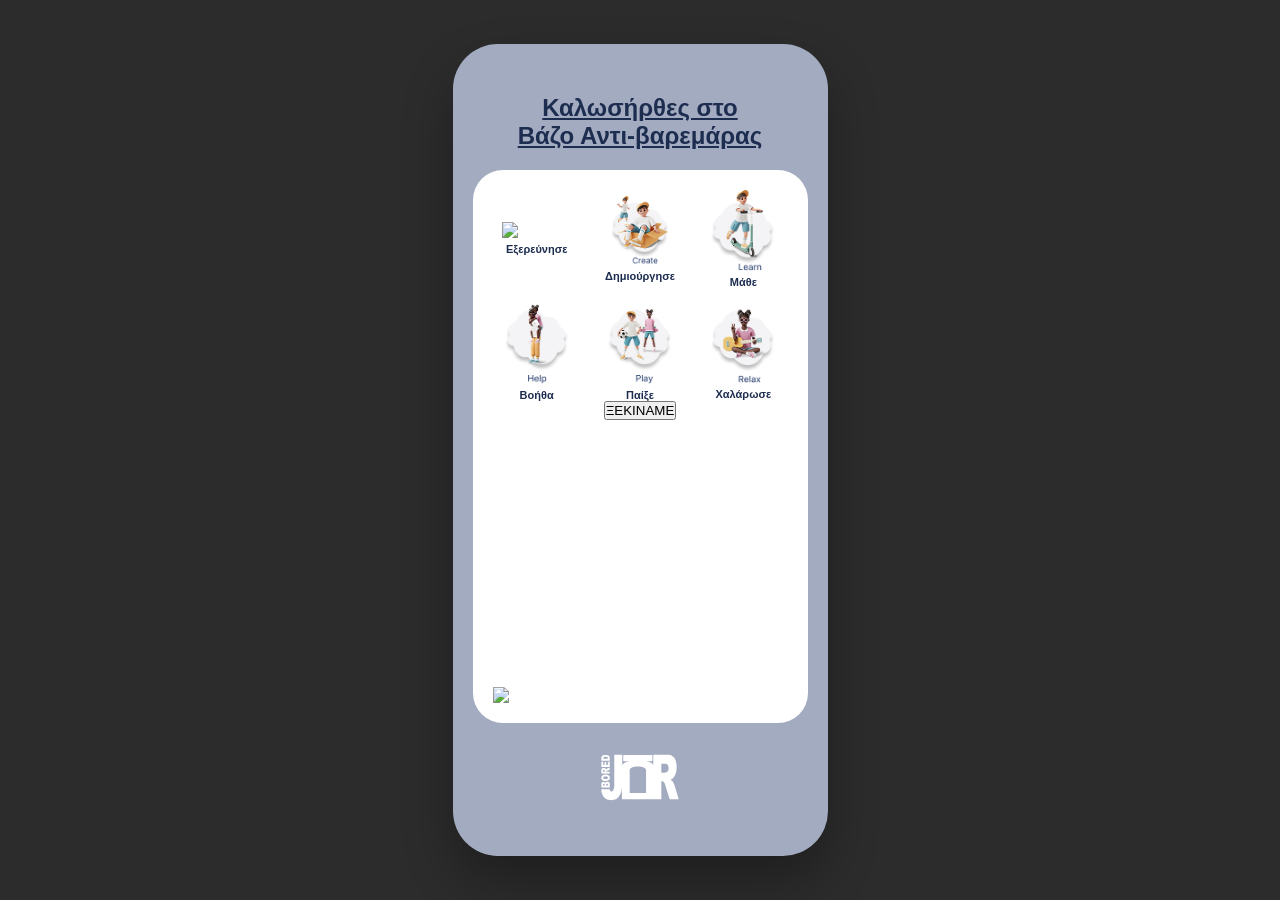
==== index.html @ 7aeac628 "Update index.html" ====
<!DOCTYPE html>
<html lang="el">
<head>
    <meta charset="UTF-8">
    <title>Βάζο Αντι-βαρεμάρας</title>
    <link rel="stylesheet" href="style.css">
</head>
<body>

    <div class="phone-container">
        <header style="text-align: center; margin-top: 30px;">
            <h1 style="color: var(--dark-text); font-size: 24px; text-decoration: underline;">
                Καλωσήρθες στο<br>Βάζο Αντι-βαρεμάρας
            </h1>
        </header>

        <div class="main-card">
            <div class="categories-grid">
                <div class="cat"><img src="assets/images/explore-icon.png"><p>Εξερεύνησε</p></div>
                <div class="cat"><img src="assets/images/create-icon.png"><p>Δημιούργησε</p></div>
                <div class="cat"><img src="assets/images/learn-icon.png"><p>Μάθε</p></div>
                <div class="cat"><img src="assets/images/help-icon.png"><p>Βοήθα</p></div>
                <div class="cat"><img src="assets/images/play-icon.png"><p>Παίξε</p></div>
                <div class="cat"><img src="assets/images/relax-icon.png"><p>Χαλάρωσε</p></div>
            </div>

            <button class="start-btn">ΞΕΚΙΝΑΜΕ</button>

            <div style="margin-top: auto; width: 100%;">
                <img src="assets/images/main_characters.png" style="width: 100%; display: block;">
            </div>
        </div>

        <footer style="text-align: center; padding: 15px;">
            <img src="assets/images/logo-bored-jar.svg" style="width: 80px;" alt="Bored Jar Logo">
        </footer>
    </div>

</body>
</html>
---- style.css ----
:root {
    --bg-main: #A3ABC0;
    --white-card: #FFFFFF;
    --dark-text: #1D2D50;
    --brand-primary: #FEDB7F;
    --brand-orange: #FF941A;
}

* {
    box-sizing: border-box;
    margin: 0;
    padding: 0;
}

body {
    background-color: #2c2c2c;
    display: flex;
    justify-content: center;
    align-items: center;
    min-height: 100vh;
    font-family: 'Segoe UI', Tahoma, Geneva, Verdana, sans-serif;
}

.phone-container {
    background-color: var(--bg-main);
    width: 375px;
    height: 812px;
    border-radius: 45px;
    position: relative;
    display: flex;
    flex-direction: column;
    padding: 20px;
    box-shadow: 0 25px 50px rgba(0,0,0,0.3);
    overflow: hidden;
}

/* Η λευκή κάρτα */
.main-card {
    background: var(--white-card);
    border-radius: 30px;
    margin-top: 20px;
    flex-grow: 1;
    padding: 20px;
    display: flex;
    flex-direction: column;
    align-items: center;
}

/* Το πλέγμα (Grid) για τα 6 εικονίδια */
.categories-grid {
    display: grid;
    grid-template-columns: repeat(3, 1fr);
    gap: 15px;
    width: 100%;
}

/* ΕΥΘΥΓΡΑΜΜΙΣΗ ΚΕΙΜΕΝΩΝ */
.cat {
    display: flex;
    flex-direction: column; /* Εικόνα πάνω, κείμενο κάτω */
    align-items: center;    /* Κεντράρισμα στον οριζόντιο άξονα */
    justify-content: center;
    text-align: center;
}

.cat img {
    width: 70px; 
    height: auto;
    margin-bottom: 5px;
    transition: transform 0.2s; 
}

.cat p {
    font-size: 11px;
    color: var(--dark-text);
    font-weight: 700;
    margin: 0;
    width: 100%;  
}

/* --- ΕΦΕ HOVER --- */
.cat:hover img {
    transform: scale(1.15); /* Μεγαλώνει λίγο όταν το ακουμπάς */
}

.cat:active img {
    transform: scale(0.95); /* Μικραίνει λίγο όταν το πατάς (click effect) */
}
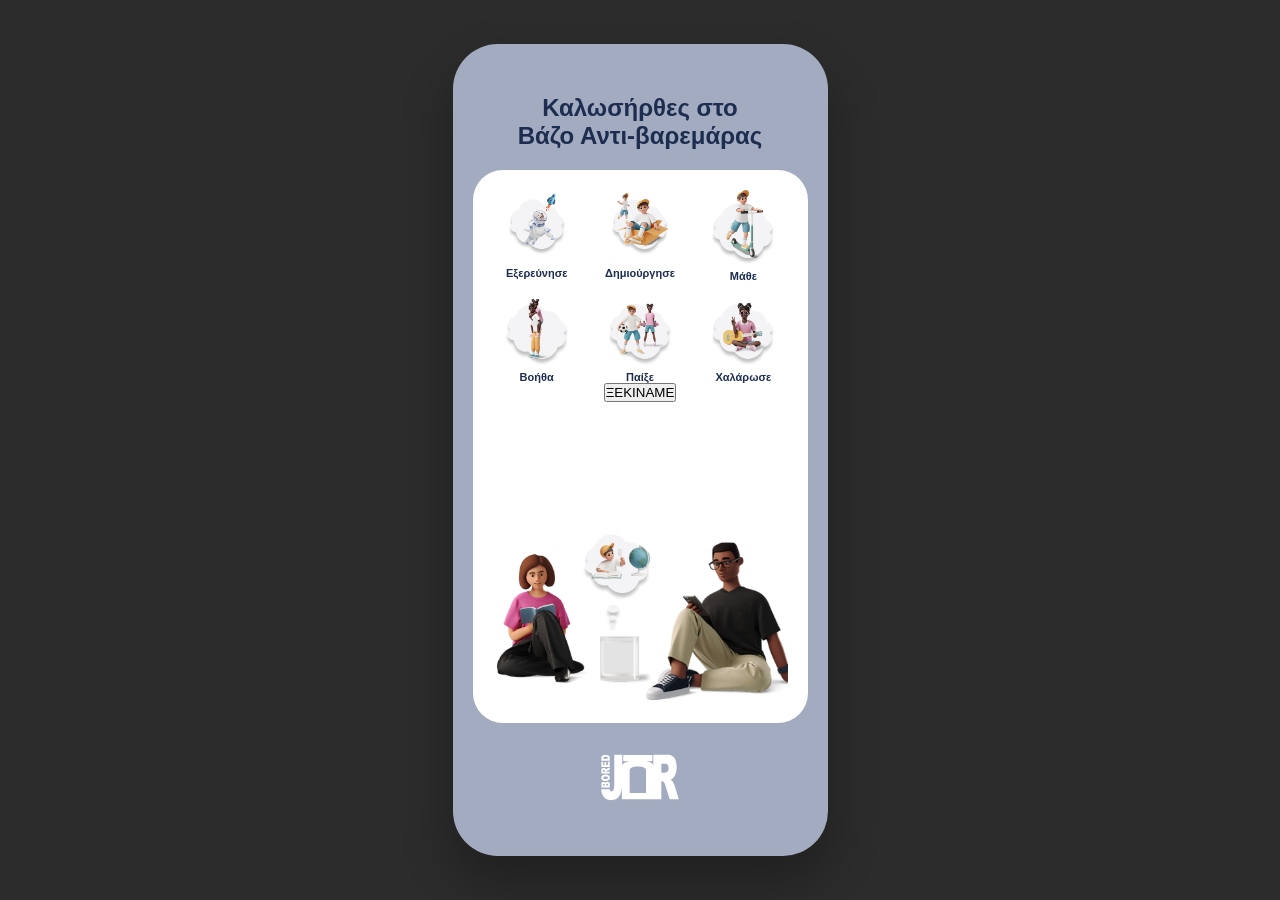
==== commit 1c37c25b: "Update index.html" ====
--- a/index.html
+++ b/index.html
@@ -9,7 +9,7 @@
 
     <div class="phone-container">
         <header style="text-align: center; margin-top: 30px;">
-            <h1 style="color: var(--dark-text); font-size: 24px; text-decoration: underline;">
+            <h1 style="color: var(--dark-text); font-size: 24px;">
                 Καλωσήρθες στο<br>Βάζο Αντι-βαρεμάρας
             </h1>
         </header>
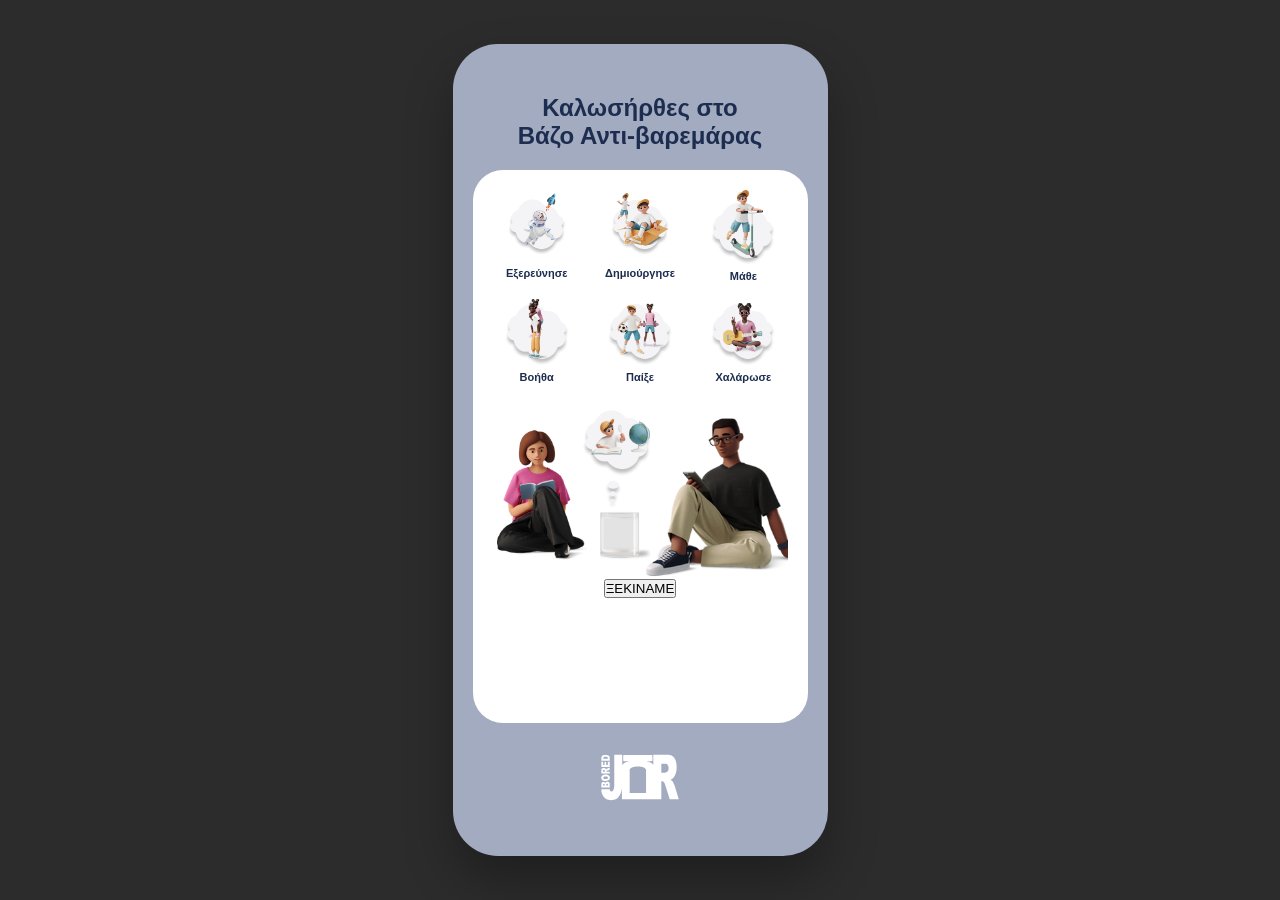
==== commit 76f1803a: "Update index.html" ====
--- a/index.html
+++ b/index.html
@@ -24,11 +24,11 @@
                 <div class="cat"><img src="assets/images/relax-icon.png"><p>Χαλάρωσε</p></div>
             </div>
 
-            <button class="start-btn">ΞΕΚΙΝΑΜΕ</button>
-
-            <div style="margin-top: auto; width: 100%;">
+            <div style="margin-top: 20px; width: 100%;">
                 <img src="assets/images/main_characters.png" style="width: 100%; display: block;">
             </div>
+
+            <button class="start-btn">ΞΕΚΙΝΑΜΕ</button>
         </div>
 
         <footer style="text-align: center; padding: 15px;">
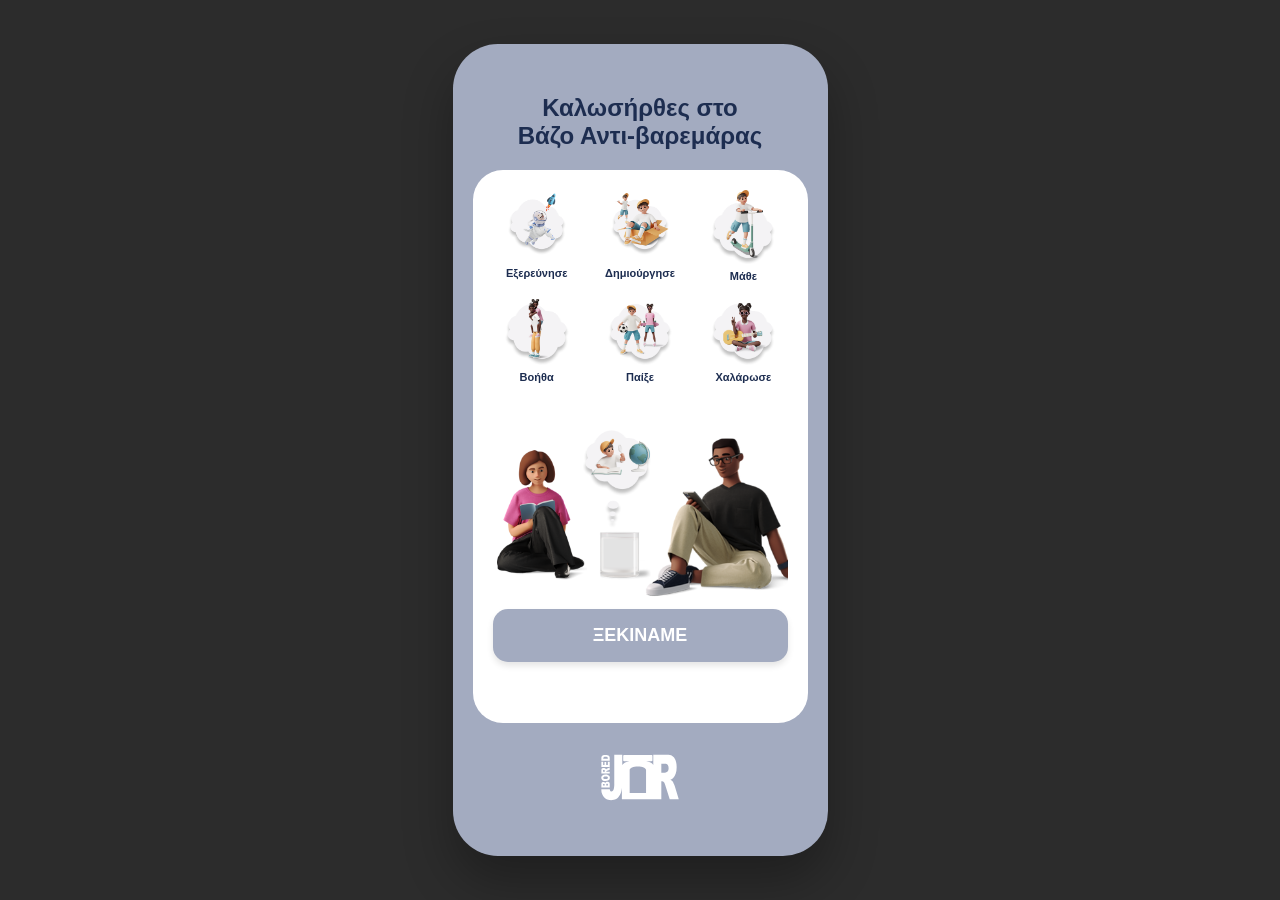
==== commit 7cd5724d: "Update index.html" ====
--- a/index.html
+++ b/index.html
@@ -28,7 +28,7 @@
                 <img src="assets/images/main_characters.png" style="width: 100%; display: block;">
             </div>
 
-            <button class="start-btn">ΞΕΚΙΝΑΜΕ</button>
+            <button class="start-btn" onclick="window.location.href='add-idea.html'">ΞΕΚΙΝΑΜΕ</button>
         </div>
 
         <footer style="text-align: center; padding: 15px;">
--- a/style.css
+++ b/style.css
@@ -1,10 +1,10 @@
-
 :root {
     --bg-main: #A3ABC0;
     --white-card: #FFFFFF;
     --dark-text: #1D2D50;
     --brand-primary: #FEDB7F;
     --brand-orange: #FF941A;
+    --btn-gray: #A3ABC0; /* Το χρώμα από το Figma σου */
 }
 
 * {
@@ -35,7 +35,6 @@
     overflow: hidden;
 }
 
-/* Η λευκή κάρτα */
 .main-card {
     background: var(--white-card);
     border-radius: 30px;
@@ -47,19 +46,19 @@
     align-items: center;
 }
 
-/* Το πλέγμα (Grid) για τα 6 εικονίδια */
 .categories-grid {
     display: grid;
     grid-template-columns: repeat(3, 1fr);
     gap: 15px;
     width: 100%;
+    margin-bottom: 20px;
 }
 
 /* ΕΥΘΥΓΡΑΜΜΙΣΗ ΚΕΙΜΕΝΩΝ */
 .cat {
     display: flex;
-    flex-direction: column; /* Εικόνα πάνω, κείμενο κάτω */
-    align-items: center;    /* Κεντράρισμα στον οριζόντιο άξονα */
+    flex-direction: column; 
+    align-items: center;    
     justify-content: center;
     text-align: center;
 }
@@ -81,9 +80,34 @@
 
 /* --- ΕΦΕ HOVER --- */
 .cat:hover img {
-    transform: scale(1.15); /* Μεγαλώνει λίγο όταν το ακουμπάς */
+    transform: scale(1.15);
 }
 
 .cat:active img {
-    transform: scale(0.95); /* Μικραίνει λίγο όταν το πατάς (click effect) */
+    transform: scale(0.95);
 }
+
+/* --- ΤΟ ΚΟΥΜΠΙ ΞΕΚΙΝΑΜΕ --- */
+.start-btn {
+    background-color: var(--btn-gray);
+    color: #FFFFFF;           /* Λευκό κείμενο */
+    border: none;
+    width: 100%;              /* Πιάνει όλο το πλάτος */
+    padding: 16px;            /* Ύψος κουμπιού */
+    font-size: 18px;
+    font-weight: 600;
+    border-radius: 15px;      /* Στρογγυλεμένες γωνίες όπως το Sign Up */
+    cursor: pointer;
+    margin-top: 10px;         /* Απόσταση από την από πάνω εικόνα */
+    transition: background-color 0.3s, transform 0.2s;
+    box-shadow: 0 4px 6px rgba(0,0,0,0.1);
+}
+
+.start-btn:hover {
+    background-color: #8E97AD; /* Λίγο πιο σκούρο στο hover */
+    transform: translateY(-2px);
+}
+
+.start-btn:active {
+    transform: translateY(0);
+}
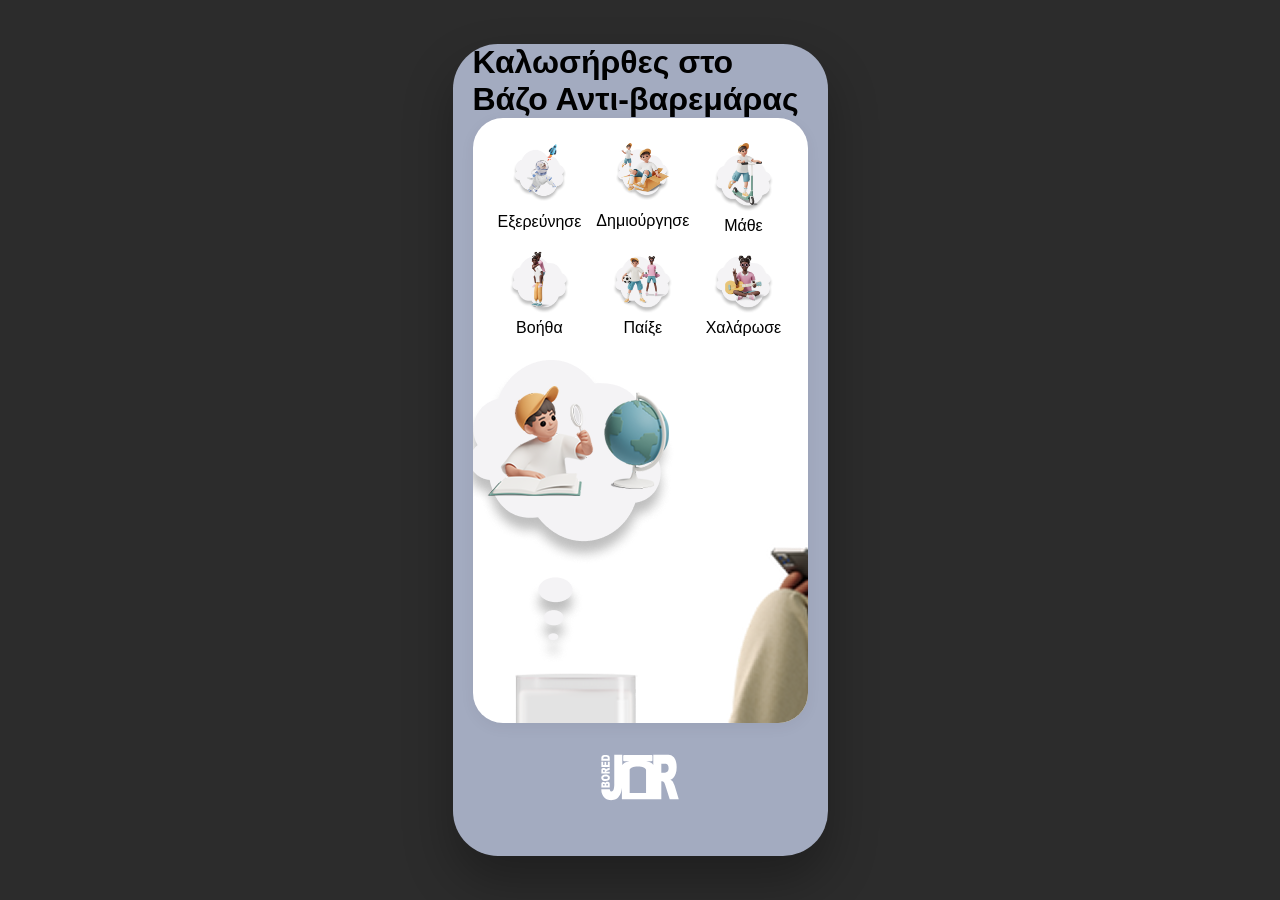
==== commit f5914782: "Update index.html" ====
--- a/index.html
+++ b/index.html
@@ -8,13 +8,13 @@
 <body>
 
     <div class="phone-container">
-        <header style="text-align: center; margin-top: 30px;">
-            <h1 style="color: var(--dark-text); font-size: 24px;">
+        <header class="app-header-main">
+            <h1 class="main-title">
                 Καλωσήρθες στο<br>Βάζο Αντι-βαρεμάρας
             </h1>
         </header>
 
-        <div class="main-card">
+        <div class="main-card index-card">
             <div class="categories-grid">
                 <div class="cat"><img src="assets/images/explore-icon.png"><p>Εξερεύνησε</p></div>
                 <div class="cat"><img src="assets/images/create-icon.png"><p>Δημιούργησε</p></div>
@@ -24,15 +24,15 @@
                 <div class="cat"><img src="assets/images/relax-icon.png"><p>Χαλάρωσε</p></div>
             </div>
 
-            <div style="margin-top: 20px; width: 100%;">
-                <img src="assets/images/main_characters.png" style="width: 100%; display: block;">
+            <div class="hero-image-container">
+                <img src="assets/images/main_characters.png" class="hero-img">
             </div>
 
-            <button class="start-btn" onclick="window.location.href='add-idea.html'">ΞΕΚΙΝΑΜΕ</button>
+            <button class="start-btn btn-bottom" onclick="window.location.href='add-idea.html'">ΞΕΚΙΝΑΜΕ</button>
         </div>
 
-        <footer style="text-align: center; padding: 15px;">
-            <img src="assets/images/logo-bored-jar.svg" style="width: 80px;" alt="Bored Jar Logo">
+        <footer class="app-footer">
+            <img src="assets/images/logo-bored-jar.svg" class="footer-logo" alt="Bored Jar Logo">
         </footer>
     </div>
 
--- a/style.css
+++ b/style.css
@@ -1,10 +1,11 @@
+/* --- 1. ΜΕΤΑΒΛΗΤΕΣ ΚΑΙ ΒΑΣΙΚΕΣ ΡΥΘΜΙΣΕΙΣ --- */
 :root {
     --bg-main: #A3ABC0;
     --white-card: #FFFFFF;
     --dark-text: #1D2D50;
-    --brand-primary: #FEDB7F;
     --brand-orange: #FF941A;
-    --btn-gray: #A3ABC0; /* Το χρώμα από το Figma σου */
+    --btn-gray: #A3ABC0;
+    --input-border: #E0E0E0;
 }
 
 * {
@@ -22,6 +23,7 @@
     font-family: 'Segoe UI', Tahoma, Geneva, Verdana, sans-serif;
 }
 
+/* --- 2. ΤΟ ΠΛΑΙΣΙΟ ΤΟΥ ΚΙΝΗΤΟΥ --- */
 .phone-container {
     background-color: var(--bg-main);
     width: 375px;
@@ -30,84 +32,142 @@
     position: relative;
     display: flex;
     flex-direction: column;
-    padding: 20px;
+    padding: 0 20px 20px 20px;
     box-shadow: 0 25px 50px rgba(0,0,0,0.3);
     overflow: hidden;
 }
 
+/* --- 3. ΠΛΟΗΓΗΣΗ --- */
+.top-nav {
+    padding: 30px 10px 10px 10px;
+}
+
+.nav-right {
+    text-align: right; /* Σπρώχνει το κείμενο δεξιά */
+}
+
+.top-nav a {
+    text-decoration: none;
+    color: var(--dark-text);
+    font-weight: bold;
+    font-size: 16px;
+}
+
+/* --- 4. Η ΚΑΡΤΑ --- */
 .main-card {
     background: var(--white-card);
     border-radius: 30px;
-    margin-top: 20px;
-    flex-grow: 1;
-    padding: 20px;
+    flex-grow: 1; /* Γεμίζει το ύψος */
+    padding: 25px;
     display: flex;
     flex-direction: column;
     align-items: center;
+    overflow: hidden;
+    box-shadow: 0 4px 15px rgba(0,0,0,0.05);
+    position: relative;
 }
 
+.card-title {
+    color: var(--dark-text);
+    font-size: 19px;
+    margin-bottom: 8px;
+    text-transform: uppercase;
+    text-align: center;
+}
+
+.card-subtitle {
+    color: #666;
+    font-size: 13px;
+    margin-bottom: 20px;
+    text-align: center;
+}
+
+/* --- 5. ΦΟΡΜΕΣ ΚΑΙ ΚΟΥΜΠΙΑ --- */
+.custom-input {
+    width: 100%;
+    padding: 14px;
+    border: 2px solid var(--input-border);
+    border-radius: 12px;
+    margin-bottom: 15px;
+    font-size: 16px;
+    outline: none;
+}
+
+.start-btn {
+    background-color: var(--btn-gray);
+    color: #FFFFFF;
+    border: none;
+    width: 100%;
+    padding: 16px;
+    font-size: 17px;
+    font-weight: 600;
+    border-radius: 14px;
+    cursor: pointer;
+    transition: all 0.3s;
+    box-shadow: 0 4px 6px rgba(0,0,0,0.1);
+}
+
+.btn-orange {
+    background-color: var(--brand-orange) !important;
+    margin-top: 12px;
+}
+
+/* --- 6. Ο ΧΑΡΑΚΤΗΡΑΣ (ΠΕΡΙΟΡΙΣΜΟΣ ΕΝΤΟΣ ΚΑΡΤΑΣ) --- */
+.bottom-char-img {
+    max-width: 50%; /* Μίκρυνε για να μείνει εντός πλαισίου */
+    max-height: 120px;
+    width: auto;
+    margin: auto auto 0 auto; /* Κάθεται στη βάση της κάρτας */
+    display: block;
+    object-fit: contain;
+}
+
+/* --- 7. FOOTER --- */
+.app-footer {
+    text-align: center;
+    padding: 15px;
+}
+
+.footer-logo {
+    width: 80px;
+}
+
+/* --- 8. GRID & ΛΙΣΤΕΣ (ΓΙΑ ΑΛΛΕΣ ΟΘΟΝΕΣ) --- */
 .categories-grid {
     display: grid;
     grid-template-columns: repeat(3, 1fr);
     gap: 15px;
     width: 100%;
-    margin-bottom: 20px;
 }
 
-/* ΕΥΘΥΓΡΑΜΜΙΣΗ ΚΕΙΜΕΝΩΝ */
 .cat {
     display: flex;
     flex-direction: column; 
     align-items: center;    
-    justify-content: center;
     text-align: center;
 }
 
-.cat img {
-    width: 70px; 
-    height: auto;
-    margin-bottom: 5px;
-    transition: transform 0.2s; 
+.cat img { width: 65px; height: auto; margin-bottom: 5px; }
+
+.idea-list-container {
+    width: 100%;
+    flex-grow: 1;
+    overflow-y: auto;
 }
 
-.cat p {
-    font-size: 11px;
-    color: var(--dark-text);
-    font-weight: 700;
-    margin: 0;
-    width: 100%;  
+.idea-item {
+    display: flex;
+    align-items: center;
+    background: #f4f5f7;
+    margin-bottom: 8px;
+    padding: 10px;
+    border-radius: 10px;
 }
 
-/* --- ΕΦΕ HOVER --- */
-.cat:hover img {
-    transform: scale(1.15);
+/* --- 9. ANIMATIONS --- */
+@keyframes shake {
+    0% { transform: translate(1px, 1px) rotate(0deg); }
+    50% { transform: translate(-2px, -1px) rotate(-1deg); }
+    100% { transform: translate(0px, 0px) rotate(0deg); }
 }
-
-.cat:active img {
-    transform: scale(0.95);
-}
-
-/* --- ΤΟ ΚΟΥΜΠΙ ΞΕΚΙΝΑΜΕ --- */
-.start-btn {
-    background-color: var(--btn-gray);
-    color: #FFFFFF;           /* Λευκό κείμενο */
-    border: none;
-    width: 100%;              /* Πιάνει όλο το πλάτος */
-    padding: 16px;            /* Ύψος κουμπιού */
-    font-size: 18px;
-    font-weight: 600;
-    border-radius: 15px;      /* Στρογγυλεμένες γωνίες όπως το Sign Up */
-    cursor: pointer;
-    margin-top: 10px;         /* Απόσταση από την από πάνω εικόνα */
-    transition: background-color 0.3s, transform 0.2s;
-    box-shadow: 0 4px 6px rgba(0,0,0,0.1);
-}
-
-.start-btn:hover {
-    background-color: #8E97AD; /* Λίγο πιο σκούρο στο hover */
-    transform: translateY(-2px);
-}
-
-.start-btn:active {
-    transform: translateY(0);
-}
+.shaking { animation: shake 0.5s infinite; }
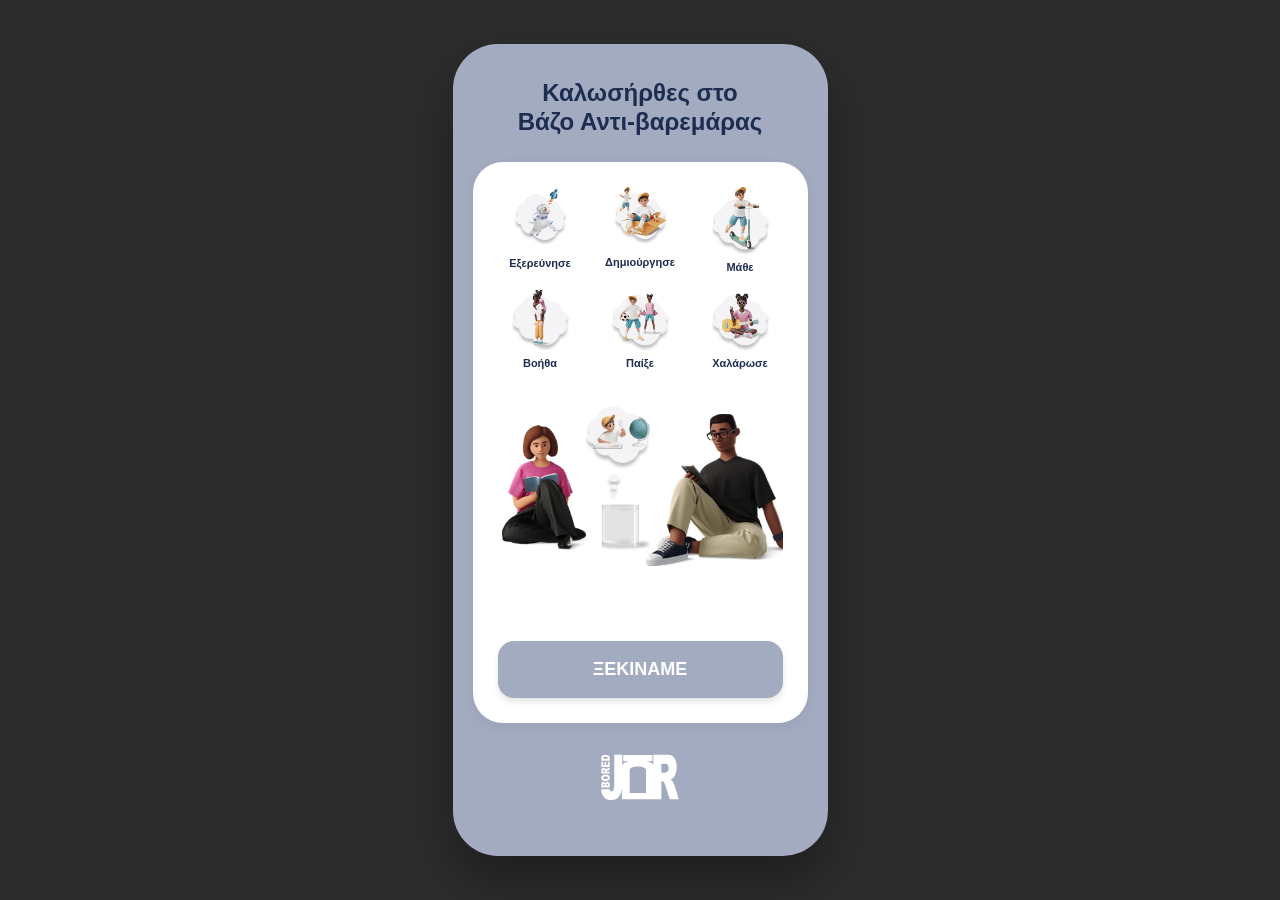
==== commit ac36b921: "Update index.html" ====
--- a/index.html
+++ b/index.html
@@ -8,13 +8,13 @@
 <body>
 
     <div class="phone-container">
-        <header class="app-header-main">
-            <h1 class="main-title">
+        <header class="app-header-main" style="text-align: center; margin-top: 35px; margin-bottom: 25px;">
+            <h1 class="main-title" style="color: var(--dark-text); font-size: 24px; line-height: 1.2;">
                 Καλωσήρθες στο<br>Βάζο Αντι-βαρεμάρας
             </h1>
         </header>
 
-        <div class="main-card index-card">
+        <div class="main-card index-card" style="display: flex; flex-direction: column; flex-grow: 1;">
             <div class="categories-grid">
                 <div class="cat"><img src="assets/images/explore-icon.png"><p>Εξερεύνησε</p></div>
                 <div class="cat"><img src="assets/images/create-icon.png"><p>Δημιούργησε</p></div>
@@ -24,8 +24,8 @@
                 <div class="cat"><img src="assets/images/relax-icon.png"><p>Χαλάρωσε</p></div>
             </div>
 
-            <div class="hero-image-container">
-                <img src="assets/images/main_characters.png" class="hero-img">
+            <div class="hero-image-container" style="width: 100%; margin-top: 10px;">
+                <img src="assets/images/main_characters.png" class="hero-img" style="width: 100%; display: block;">
             </div>
 
             <button class="start-btn btn-bottom" onclick="window.location.href='add-idea.html'">ΞΕΚΙΝΑΜΕ</button>
--- a/style.css
+++ b/style.css
@@ -37,13 +37,25 @@
     overflow: hidden;
 }
 
-/* --- 3. ΠΛΟΗΓΗΣΗ --- */
+/* --- 3. ΠΛΟΗΓΗΣΗ & HEADER --- */
+.app-header-main {
+    text-align: center;
+    margin-top: 35px;
+    margin-bottom: 10px;
+}
+
+.main-title {
+    color: var(--dark-text);
+    font-size: 24px;
+    line-height: 1.2;
+}
+
 .top-nav {
     padding: 30px 10px 10px 10px;
 }
 
 .nav-right {
-    text-align: right; /* Σπρώχνει το κείμενο δεξιά */
+    text-align: right;
 }
 
 .top-nav a {
@@ -57,7 +69,7 @@
 .main-card {
     background: var(--white-card);
     border-radius: 30px;
-    flex-grow: 1; /* Γεμίζει το ύψος */
+    flex-grow: 1;
     padding: 25px;
     display: flex;
     flex-direction: column;
@@ -67,6 +79,62 @@
     position: relative;
 }
 
+/* --- 5. ΚΟΥΜΠΙΑ --- */
+.start-btn {
+    background-color: var(--btn-gray);
+    color: #FFFFFF;
+    border: none;
+    width: 100%;
+    padding: 18px;
+    font-size: 18px;
+    font-weight: 800;
+    border-radius: 16px;
+    cursor: pointer;
+    transition: all 0.3s;
+    box-shadow: 0 4px 6px rgba(0,0,0,0.1);
+    text-transform: uppercase;
+}
+
+/* Διόρθωση: Σπρώχνει το κουμπί στο κάτω μέρος της κάρτας */
+.btn-bottom {
+    margin-top: auto; 
+}
+
+.btn-orange {
+    background-color: var(--brand-orange) !important;
+    margin-top: 12px;
+}
+
+/* --- 6. INDEX ΣΤΟΙΧΕΙΑ --- */
+.categories-grid {
+    display: grid;
+    grid-template-columns: repeat(3, 1fr);
+    gap: 15px;
+    width: 100%;
+    margin-bottom: 20px;
+}
+
+.cat {
+    display: flex;
+    flex-direction: column; 
+    align-items: center;    
+    text-align: center;
+}
+
+.cat img { width: 65px; height: auto; margin-bottom: 5px; }
+.cat p { font-size: 11px; color: var(--dark-text); font-weight: 700; }
+
+.hero-image-container {
+    width: 100%;
+    margin-top: 10px;
+}
+
+.hero-img {
+    width: 100%;
+    display: block;
+}
+
+/* --- 7. ADD IDEA ΣΤΟΙΧΕΙΑ --- */
 .card-title {
     color: var(--dark-text);
     font-size: 19px;
@@ -75,14 +143,6 @@
     text-align: center;
 }
 
-.card-subtitle {
-    color: #666;
-    font-size: 13px;
-    margin-bottom: 20px;
-    text-align: center;
-}
-
-/* --- 5. ΦΟΡΜΕΣ ΚΑΙ ΚΟΥΜΠΙΑ --- */
 .custom-input {
     width: 100%;
     padding: 14px;
@@ -93,36 +153,16 @@
     outline: none;
 }
 
-.start-btn {
-    background-color: var(--btn-gray);
-    color: #FFFFFF;
-    border: none;
-    width: 100%;
-    padding: 16px;
-    font-size: 17px;
-    font-weight: 600;
-    border-radius: 14px;
-    cursor: pointer;
-    transition: all 0.3s;
-    box-shadow: 0 4px 6px rgba(0,0,0,0.1);
-}
-
-.btn-orange {
-    background-color: var(--brand-orange) !important;
-    margin-top: 12px;
-}
-
-/* --- 6. Ο ΧΑΡΑΚΤΗΡΑΣ (ΠΕΡΙΟΡΙΣΜΟΣ ΕΝΤΟΣ ΚΑΡΤΑΣ) --- */
 .bottom-char-img {
-    max-width: 50%; /* Μίκρυνε για να μείνει εντός πλαισίου */
+    max-width: 50%;
     max-height: 120px;
     width: auto;
-    margin: auto auto 0 auto; /* Κάθεται στη βάση της κάρτας */
+    margin: 20px auto 0 auto;
     display: block;
     object-fit: contain;
 }
 
-/* --- 7. FOOTER --- */
+/* --- 8. FOOTER --- */
 .app-footer {
     text-align: center;
     padding: 15px;
@@ -132,38 +172,6 @@
     width: 80px;
 }
 
-/* --- 8. GRID & ΛΙΣΤΕΣ (ΓΙΑ ΑΛΛΕΣ ΟΘΟΝΕΣ) --- */
-.categories-grid {
-    display: grid;
-    grid-template-columns: repeat(3, 1fr);
-    gap: 15px;
-    width: 100%;
-}
-
-.cat {
-    display: flex;
-    flex-direction: column; 
-    align-items: center;    
-    text-align: center;
-}
-
-.cat img { width: 65px; height: auto; margin-bottom: 5px; }
-
-.idea-list-container {
-    width: 100%;
-    flex-grow: 1;
-    overflow-y: auto;
-}
-
-.idea-item {
-    display: flex;
-    align-items: center;
-    background: #f4f5f7;
-    margin-bottom: 8px;
-    padding: 10px;
-    border-radius: 10px;
-}
-
 /* --- 9. ANIMATIONS --- */
 @keyframes shake {
     0% { transform: translate(1px, 1px) rotate(0deg); }
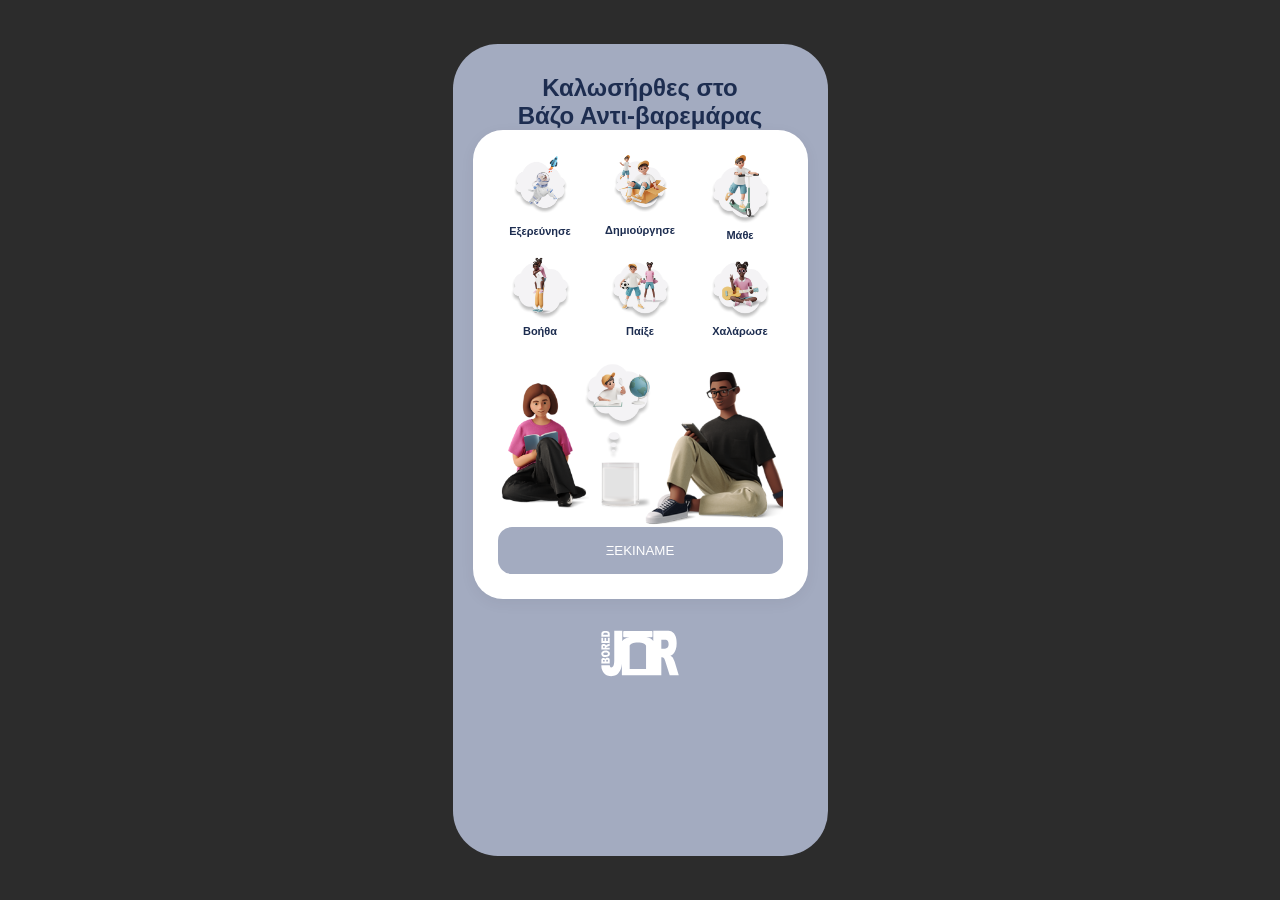
==== commit 6ed7bd5f: "Update index.html" ====
--- a/index.html
+++ b/index.html
@@ -8,13 +8,13 @@
 <body>
 
     <div class="phone-container">
-        <header class="app-header-main" style="text-align: center; margin-top: 35px; margin-bottom: 25px;">
-            <h1 class="main-title" style="color: var(--dark-text); font-size: 24px; line-height: 1.2;">
+        <header style="text-align: center; margin-top: 30px;">
+            <h1 style="color: var(--dark-text); font-size: 24px;">
                 Καλωσήρθες στο<br>Βάζο Αντι-βαρεμάρας
             </h1>
         </header>
 
-        <div class="main-card index-card" style="display: flex; flex-direction: column; flex-grow: 1;">
+        <div class="main-card">
             <div class="categories-grid">
                 <div class="cat"><img src="assets/images/explore-icon.png"><p>Εξερεύνησε</p></div>
                 <div class="cat"><img src="assets/images/create-icon.png"><p>Δημιούργησε</p></div>
@@ -24,15 +24,15 @@
                 <div class="cat"><img src="assets/images/relax-icon.png"><p>Χαλάρωσε</p></div>
             </div>
 
-            <div class="hero-image-container" style="width: 100%; margin-top: 10px;">
-                <img src="assets/images/main_characters.png" class="hero-img" style="width: 100%; display: block;">
+            <div style="margin-top: 20px; width: 100%;">
+                <img src="assets/images/main_characters.png" style="width: 100%; display: block;">
             </div>
 
-            <button class="start-btn btn-bottom" onclick="window.location.href='add-idea.html'">ΞΕΚΙΝΑΜΕ</button>
+            <button class="start-btn" onclick="window.location.href='add-idea.html'">ΞΕΚΙΝΑΜΕ</button>
         </div>
 
-        <footer class="app-footer">
-            <img src="assets/images/logo-bored-jar.svg" class="footer-logo" alt="Bored Jar Logo">
+        <footer style="text-align: center; padding: 15px;">
+            <img src="assets/images/logo-bored-jar.svg" style="width: 80px;" alt="Bored Jar Logo">
         </footer>
     </div>
 
--- a/style.css
+++ b/style.css
@@ -1,18 +1,14 @@
-/* --- 1. ΜΕΤΑΒΛΗΤΕΣ ΚΑΙ ΒΑΣΙΚΕΣ ΡΥΘΜΙΣΕΙΣ --- */
+/* --- 1. ΓΕΝΙΚΕΣ ΡΥΘΜΙΣΕΙΣ (ΔΕΝ ΑΛΛΑΖΟΥΝ) --- */
 :root {
     --bg-main: #A3ABC0;
     --white-card: #FFFFFF;
     --dark-text: #1D2D50;
     --brand-orange: #FF941A;
     --btn-gray: #A3ABC0;
-    --input-border: #E0E0E0;
+    --jar-green: #28a745;
 }
 
-* {
-    box-sizing: border-box;
-    margin: 0;
-    padding: 0;
-}
+* { box-sizing: border-box; margin: 0; padding: 0; }
 
 body {
     background-color: #2c2c2c;
@@ -23,7 +19,6 @@
     font-family: 'Segoe UI', Tahoma, Geneva, Verdana, sans-serif;
 }
 
-/* --- 2. ΤΟ ΠΛΑΙΣΙΟ ΤΟΥ ΚΙΝΗΤΟΥ --- */
 .phone-container {
     background-color: var(--bg-main);
     width: 375px;
@@ -33,149 +28,138 @@
     display: flex;
     flex-direction: column;
     padding: 0 20px 20px 20px;
-    box-shadow: 0 25px 50px rgba(0,0,0,0.3);
     overflow: hidden;
 }
 
-/* --- 3. ΠΛΟΗΓΗΣΗ & HEADER --- */
-.app-header-main {
-    text-align: center;
-    margin-top: 35px;
-    margin-bottom: 10px;
-}
-
-.main-title {
-    color: var(--dark-text);
-    font-size: 24px;
-    line-height: 1.2;
-}
-
-.top-nav {
-    padding: 30px 10px 10px 10px;
-}
-
-.nav-right {
-    text-align: right;
-}
-
-.top-nav a {
-    text-decoration: none;
-    color: var(--dark-text);
-    font-weight: bold;
-    font-size: 16px;
-}
-
-/* --- 4. Η ΚΑΡΤΑ --- */
+/* --- 2. ΚΟΙΝΑ ΣΤΟΙΧΕΙΑ ΚΑΡΤΑΣ --- */
 .main-card {
     background: var(--white-card);
     border-radius: 30px;
-    flex-grow: 1;
     padding: 25px;
     display: flex;
     flex-direction: column;
-    align-items: center;
-    overflow: hidden;
     box-shadow: 0 4px 15px rgba(0,0,0,0.05);
-    position: relative;
 }
 
-/* --- 5. ΚΟΥΜΠΙΑ --- */
-.start-btn {
-    background-color: var(--btn-gray);
-    color: #FFFFFF;
-    border: none;
-    width: 100%;
-    padding: 18px;
-    font-size: 18px;
-    font-weight: 800;
-    border-radius: 16px;
-    cursor: pointer;
-    transition: all 0.3s;
-    box-shadow: 0 4px 6px rgba(0,0,0,0.1);
-    text-transform: uppercase;
+/* --- 3. ΟΘΟΝΗ 1: ΑΡΧΙΚΗ (INDEX) --- */
+.index-card {
+    flex-grow: 1;
+    align-items: center;
 }
 
-/* Διόρθωση: Σπρώχνει το κουμπί στο κάτω μέρος της κάρτας */
-.btn-bottom {
-    margin-top: auto; 
-}
-
-.btn-orange {
-    background-color: var(--brand-orange) !important;
-    margin-top: 12px;
-}
-
-/* --- 6. INDEX ΣΤΟΙΧΕΙΑ --- */
 .categories-grid {
     display: grid;
     grid-template-columns: repeat(3, 1fr);
     gap: 15px;
     width: 100%;
-    margin-bottom: 20px;
 }
 
 .cat {
     display: flex;
-    flex-direction: column; 
-    align-items: center;    
+    flex-direction: column;
+    align-items: center;
     text-align: center;
 }
 
 .cat img { width: 65px; height: auto; margin-bottom: 5px; }
-.cat p { font-size: 11px; color: var(--dark-text); font-weight: 700; }
 
-.hero-image-container {
-    width: 100%;
-    margin-top: 10px;
+.cat p { 
+    font-size: 11px; 
+    color: var(--dark-text); 
+    font-weight: 800; /* Bold μόνο στις κατηγορίες */
 }
 
-.hero-img {
-    width: 100%;
-    display: block;
+/* --- 4. ΟΘΟΝΗ 2: ADD-IDEA --- */
+.add-idea-card {
+    height: 580px; /* Σταθερό ύψος για να μην ξεχειλώνει */
+    align-items: center;
 }
 
-/* --- 7. ADD IDEA ΣΤΟΙΧΕΙΑ --- */
-.card-title {
-    color: var(--dark-text);
-    font-size: 19px;
-    margin-bottom: 8px;
-    text-transform: uppercase;
-    text-align: center;
-}
-
-.custom-input {
+.char-container {
+    margin-top: auto;
     width: 100%;
-    padding: 14px;
-    border: 2px solid var(--input-border);
-    border-radius: 12px;
-    margin-bottom: 15px;
-    font-size: 16px;
-    outline: none;
+    display: flex;
+    justify-content: center;
 }
 
 .bottom-char-img {
-    max-width: 50%;
-    max-height: 120px;
-    width: auto;
-    margin: 20px auto 0 auto;
-    display: block;
-    object-fit: contain;
+    max-width: 60%;
+    height: auto;
 }
 
-/* --- 8. FOOTER --- */
-.app-footer {
-    text-align: center;
-    padding: 15px;
+/* --- 5. ΟΘΟΝΗ 3: JAR-VIEW (ΠΡΑΣΙΝΑ ΚΟΥΜΠΙΑ) --- */
+.jar-view-card {
+    flex-grow: 1;
+    margin-bottom: 20px;
 }
 
-.footer-logo {
-    width: 80px;
+.idea-item {
+    display: flex;
+    align-items: center;
+    width: 100%;
+    margin-bottom: 8px;
 }
 
-/* --- 9. ANIMATIONS --- */
-@keyframes shake {
-    0% { transform: translate(1px, 1px) rotate(0deg); }
-    50% { transform: translate(-2px, -1px) rotate(-1deg); }
-    100% { transform: translate(0px, 0px) rotate(0deg); }
+.idea-item input[type="checkbox"] {
+    accent-color: var(--jar-green); /* Πράσινο checkbox */
+    width: 18px;
+    height: 18px;
+    margin-right: 10px;
 }
-.shaking { animation: shake 0.5s infinite; }
+
+.delete-btn {
+    margin-left: auto;
+    color: #ff4d4d;
+    cursor: pointer;
+    font-weight: bold;
+    padding: 0 5px;
+}
+
+.jar-actions {
+    margin-top: auto;
+    display: flex;
+    flex-direction: column;
+    gap: 10px;
+    align-items: center;
+    width: 100%;
+}
+
+.jar-btn-primary {
+    background-color: var(--btn-gray);
+    color: white;
+    border: none;
+    padding: 14px;
+    border-radius: 12px;
+    width: 200px;
+}
+
+.jar-btn-secondary {
+    background-color: white;
+    color: var(--dark-text);
+    border: 1px solid #ddd;
+    padding: 14px;
+    border-radius: 12px;
+    width: 200px;
+}
+
+/* --- 6. ΚΟΥΜΠΙΑ ΓΕΝΙΚΑ --- */
+.no-bold {
+    font-weight: 400 !important; /* Αφαίρεση bold από το ΞΕΚΙΝΑΜΕ */
+}
+
+.start-btn {
+    background-color: var(--btn-gray);
+    color: white;
+    border: none;
+    width: 100%;
+    padding: 16px;
+    border-radius: 14px;
+    cursor: pointer;
+}
+
+.btn-orange { background-color: var(--brand-orange) !important; }
+
+/* --- 7. FOOTER & NAV --- */
+.app-footer { text-align: center; margin-top: auto; padding-bottom: 20px; }
+.footer-logo { width: 80px; }
+.top-nav { padding: 40px 10px 10px 10px; }
